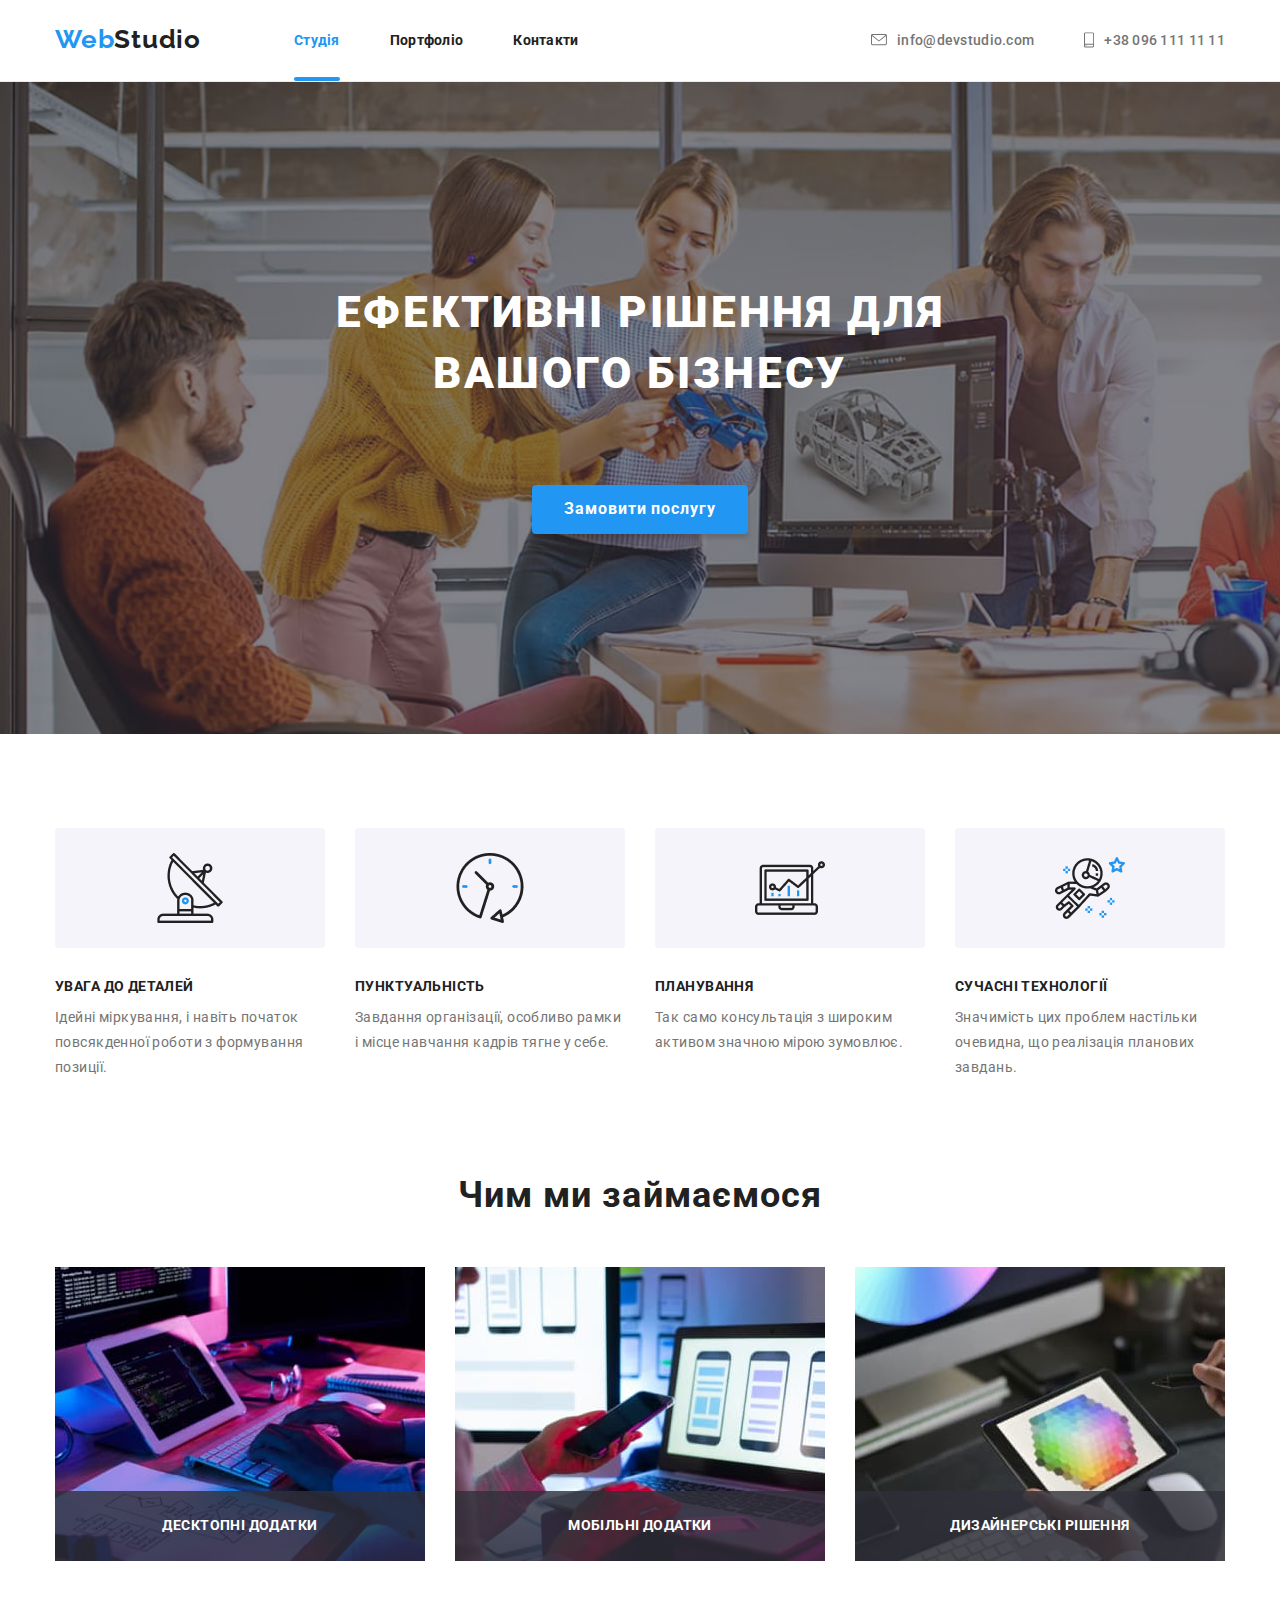
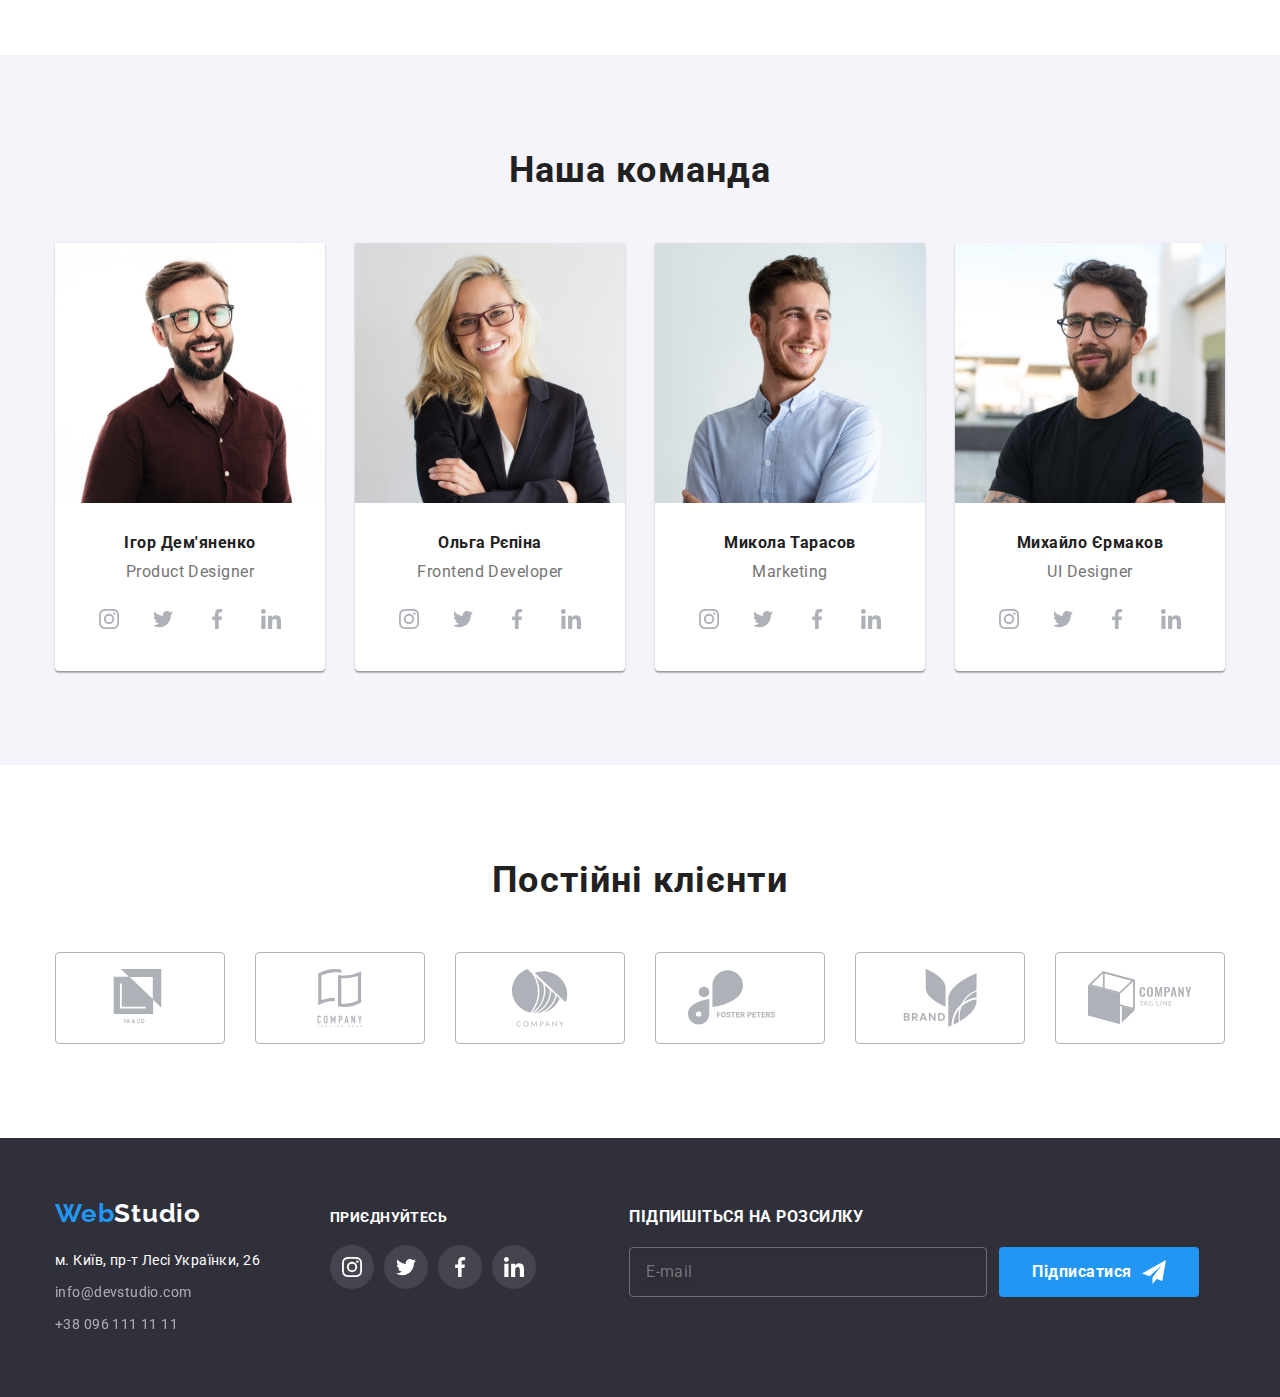
==== index.html @ 6127da7b "Initial commit" ====
<!DOCTYPE html>
<html lang="uk">

<head>
  <meta charset="UTF-8" />
  <meta http-equiv="X-UA-Compatible" content="IE=edge" />
  <meta name="viewport" content="width=device-width, initial-scale=1.0" />
  <link rel="preconnect" href="https://fonts.googleapis.com" />
  <link rel="preconnect" href="https://fonts.gstatic.com" crossorigin />
  <link href="https://fonts.googleapis.com/css2?family=Raleway:wght@700&family=Roboto:wght@400;500;700;900&display=swap"
    rel="stylesheet" />
  <link rel="stylesheet"
    href="https://cdnjs.cloudflare.com/ajax/libs/modern-normalize/1.1.0/modern-normalize.min.css" />
  <link rel="stylesheet" href="./css/style.css" />
  <title>Web Studio</title>
</head>

<body>
  <header class="header">
    <div class="container header-container">
      <nav class="navigation">
        <a class="logo-header link" href="./index.html"><span class="web">Web</span>Studio</a>
        <ul class="list">
          <li class="nav-li">
            <a class="nav-link link current" href="./index.html">Студія</a>
          </li>
          <li class="nav-li">
            <a class="nav-link link" href="./portfolio.html">Портфоліо</a>
          </li>
          <li class="nav-li">
            <a class="nav-link link" href="">Контакти</a>
          </li>
        </ul>
      </nav>

      <ul class="contacts list">
        <li class="contacts-item">
          <a class="link" href="mailto:info@devstudio.com">
            <svg class="icon" width="16" height="12">
              <use href="./images/symbol-defs.svg#icon-envelope"></use>
            </svg>
            info@devstudio.com</a>
        </li>
        <li class="contacts-item">
          <a class="link" href="tel:+380961111111">
            <svg class="icon" width="10" height="16">
              <use class="icon" href="./images/symbol-defs.svg#icon-smartphone"></use>
            </svg>
            +38 096 111 11 11</a>
        </li>
      </ul>
    </div>
  </header>
  <main>
    <section class="hero">
      <div class="container">
        <h1 class="title">
          Ефективні рішення для <br />
          вашого бізнесу
        </h1>
        <button class="hero-button" data-modal-open type="button">Замовити послугу</button>
      </div>
    </section>
    <section class="feature section">
      <div class="container">
        <h2 class="title visually-hidden">Наші Особливості</h2>
        <ul class="list">
          <li class="item item-one">
            <h3 class="name">УВАГА ДО ДЕТАЛЕЙ</h3>
            <p class="text">
              Ідейні міркування, і навіть початок повсякденної роботи з
              формування <br />
              позиції.
            </p>
          </li>
          <li class="item item-two">
            <h3 class="name">ПУНКТУАЛЬНІСТЬ</h3>
            <p class="text">
              Завдання організації, особливо рамки і місце навчання кадрів
              тягне у себе.
            </p>
          </li>
          <li class="item item-three">
            <h3 class="name">ПЛАНУВАННЯ</h3>
            <p class="text">
              Так само консультація з широким активом значною мірою зумовлює.
            </p>
          </li>
          <li class="item item-four">
            <h3 class="name">СУЧАСНІ ТЕХНОЛОГІЇ</h3>
            <p class="text">
              Значимість цих проблем настільки очевидна, що реалізація
              планових <br />
              завдань.
            </p>
          </li>
        </ul>
      </div>
    </section>
    <section class="employment section">
      <div class="container">
        <h2 class="title">Чим ми займаємося</h2>
        <ul class="list">
          <li class="item">
            <div class="image-box">
              <img class="image" src="./images/img1.jpg" alt="img1" width="370" />
              <p class="image-description">Десктопні додатки</p>
            </div>
          </li>
          <li class="item">
            <div class="image-box">
              <img class="image" src="./images/img2.jpg" alt="img2" width="370" />
              <p class="image-description">Мобільні додатки</p>
            </div>
          </li>
          <li class="item">
            <div class="image-box">
              <img class="image" src="./images/img3.jpg" alt="img3" width="370" />
              <p class="image-description">Дизайнерські рішення</p>
            </div>
          </li>
        </ul>
      </div>
    </section>
    <section class="team section">
      <div class="container">
        <h2 class="title">Наша команда</h2>
        <ul class="list">
          <li class="card">
            <img class="image" src="./images/team/img.jpg" alt="Ігор Дем'яненко" width="270" />
            <div class="name-spec">
              <h3 class="name">Ігор Дем'яненко</h3>
              <p class="specialization">Product Designer</p>
              <ul class="list card-social">
                <li class="item">
                  <a class="link" target="_blank" rel="noreferrer, noopener" href="https://www.instagram.com">
                    <svg class="icon" width="20" height="20">
                      <use href="./images/symbol-defs.svg#icon-instagram"></use>
                    </svg>
                  </a>
                </li>
                <li class="item">
                  <a class="link" target="_blank" rel="noreferrer, noopener" href="https://www.twitter.com">
                    <svg class="icon" width="20" height="20">
                      <use href="./images/symbol-defs.svg#icon-twitter"></use>
                    </svg>
                  </a>
                </li>
                <li class="item">
                  <a class="link" target="_blank" rel="noreferrer, noopener" href="https://www.facebook.com">
                    <svg class="icon" width="20" height="20">
                      <use href="./images/symbol-defs.svg#icon-facebook"></use>
                    </svg>
                  </a>
                </li>
                <li class="item">
                  <a class="link" target="_blank" rel="noreferrer, noopener" href="https://www.linkedin.com">
                    <svg class="icon" width="20" height="20">
                      <use href="./images/symbol-defs.svg#icon-linkedin"></use>
                    </svg>
                  </a>
                </li>
              </ul>
            </div>
          </li>
          <li class="card">
            <img class="image" src="./images/team/img(1).jpg" alt="Ольга Рєпіна" width="270" />
            <div class="name-spec">
              <h3 class="name">Ольга Рєпіна</h3>
              <p class="specialization">Frontend Developer</p>
              <ul class="list card-social">
                <li class="item">
                  <a class="link" target="_blank" rel="noreferrer, noopener" href="https://www.instagram.com">
                    <svg class="icon" width="20" height="20">
                      <use href="./images/symbol-defs.svg#icon-instagram"></use>
                    </svg>
                  </a>
                </li>
                <li class="item">
                  <a class="link" target="_blank" rel="noreferrer, noopener" href="https://www.twitter.com">
                    <svg class="icon" width="20" height="20">
                      <use href="./images/symbol-defs.svg#icon-twitter"></use>
                    </svg>
                  </a>
                </li>
                <li class="item">
                  <a class="link" target="_blank" rel="noreferrer, noopener" href="https://www.facebook.com">
                    <svg class="icon" width="20" height="20">
                      <use href="./images/symbol-defs.svg#icon-facebook"></use>
                    </svg>
                  </a>
                </li>
                <li class="item">
                  <a class="link" target="_blank" rel="noreferrer, noopener" href="https://www.linkedin.com">
                    <svg class="icon" width="20" height="20">
                      <use href="./images/symbol-defs.svg#icon-linkedin"></use>
                    </svg>
                  </a>
                </li>
              </ul>
            </div>
          </li>
          <li class="card">
            <img class="image" src="./images/team/img(2).jpg" alt="Микола Тарасов" width="270" />
            <div class="name-spec">
              <h3 class="name">Микола Тарасов</h3>
              <p class="specialization">Marketing</p>
              <ul class="list card-social">
                <li class="item">
                  <a class="link" target="_blank" rel="noreferrer, noopener" href="https://www.instagram.com">
                    <svg class="icon" width="20" height="20">
                      <use href="./images/symbol-defs.svg#icon-instagram"></use>
                    </svg>
                  </a>
                </li>
                <li class="item">
                  <a class="link" target="_blank" rel="noreferrer, noopener" href="https://www.twitter.com">
                    <svg class="icon" width="20" height="20">
                      <use href="./images/symbol-defs.svg#icon-twitter"></use>
                    </svg>
                  </a>
                </li>
                <li class="item">
                  <a class="link" target="_blank" rel="noreferrer, noopener" href="https://www.facebook.com">
                    <svg class="icon" width="20" height="20">
                      <use href="./images/symbol-defs.svg#icon-facebook"></use>
                    </svg>
                  </a>
                </li>
                <li class="item">
                  <a class="link" target="_blank" rel="noreferrer, noopener" href="https://www.linkedin.com">
                    <svg class="icon" width="20" height="20">
                      <use href="./images/symbol-defs.svg#icon-linkedin"></use>
                    </svg>
                  </a>
                </li>
              </ul>
            </div>
          </li>
          <li class="card">
            <img class="image" src="./images/team/img(3).jpg" alt="Михайло Єрмаков" width="270" />
            <div class="name-spec">
              <h3 class="name">Михайло Єрмаков</h3>
              <p class="specialization">UI Designer</p>
              <ul class="list card-social">
                <li class="item">
                  <a class="link" target="_blank" rel="noreferrer, noopener" href="https://www.instagram.com">
                    <svg class="icon" width="20" height="20">
                      <use href="./images/symbol-defs.svg#icon-instagram"></use>
                    </svg>
                  </a>
                </li>
                <li class="item">
                  <a class="link" target="_blank" rel="noreferrer, noopener" href="https://www.twitter.com">
                    <svg class="icon" width="20" height="20">
                      <use href="./images/symbol-defs.svg#icon-twitter"></use>
                    </svg>
                  </a>
                </li>
                <li class="item">
                  <a class="link" target="_blank" rel="noreferrer, noopener" href="https://www.facebook.com">
                    <svg class="icon" width="20" height="20">
                      <use href="./images/symbol-defs.svg#icon-facebook"></use>
                    </svg>
                  </a>
                </li>
                <li class="item">
                  <a class="link" target="_blank" rel="norefererr, noopener" href="https://www.linkedin.com">
                    <svg class="icon" width="20" height="20">
                      <use href="./images/symbol-defs.svg#icon-linkedin"></use>
                    </svg>
                  </a>
                </li>
              </ul>
            </div>
          </li>
        </ul>
      </div>
    </section>
    <section class="clients section">
      <div class="container">
        <h2 class="title">Постійні клієнти</h2>
        <ul class="list">
          <li class="item">
            <a class="link" target="_blank" rel="noreferrer, noopener" href="https://www.google.com">
              <svg class="icon" width="106" height="60">
                <use href="./images/symbol-defs.svg#icon-logo-1"></use>
              </svg>
            </a>
          </li>
          <li class="item">
            <a class="link" target="_blank" rel="noreferrer, noopener" href="https://www.google.com">
              <svg class="icon" width="106" height="60">
                <use href="./images/symbol-defs.svg#icon-logo-2"></use>
              </svg>
            </a>
          </li>
          <li class="item">
            <a class="link" target="_blank" rel="noreferrer, noopener" href="https://www.google.com">
              <svg class="icon" width="106" height="60">
                <use href="./images/symbol-defs.svg#icon-logo-3"></use>
              </svg>
            </a>
          </li>
          <li class="item">
            <a class="link" target="_blank" rel="noreferrer, noopener" href="https://www.google.com">
              <svg class="icon" width="106" height="60">
                <use href="./images/symbol-defs.svg#icon-logo-4"></use>
              </svg>
            </a>
          </li>
          <li class="item">
            <a class="link" target="_blank" rel="noreferrer, noopener" href="https://www.google.com">
              <svg class="icon" width="106" height="60">
                <use href="./images/symbol-defs.svg#icon-logo-5"></use>
              </svg>
            </a>
          </li>
          <li class="item">
            <a class="link" target="_blank" rel="noreferrer, noopener" href="https://www.google.com">
              <svg class="icon" width="106" height="60">
                <use href="./images/symbol-defs.svg#icon-logo-6"></use>
              </svg>
            </a>
          </li>
        </ul>
      </div>
    </section>
  </main>
  <footer class="footer">
    <div class="container">
      <div class="footer-contacts">
        <a class="logo-footer link" href="./index.html"><span class="web">Web</span>Studio</a>
        <ul class="list">
          <li class="item">
            <a class="map link"
              href="https://www.google.com.ua/maps/place/%D0%B1%D1%83%D0%BB.+%D0%9B%D0%B5%D1%81%D0%B8+%D0%A3%D0%BA%D1%80%D0%B0%D0%B8%D0%BD%D0%BA%D0%B8,+26,+%D0%9A%D0%B8%D0%B5%D0%B2,+02000/@50.4265841,30.5361971,17z/data=!3m1!4b1!4m5!3m4!1s0x40d4cf0e033ecbe9:0x57a4dffefec77da0!8m2!3d50.4265807!4d30.5383858?hl=ru">
              м. Київ, пр-т Лесі Українки, 26</a>
          </li>

          <li class="contacts-list item">
            <a class="link" href="mailto:info@devstudio.com">info@devstudio.com</a>
          </li>

          <li class="contacts-list item">
            <a class="link" href="tel:+380961111111">+38 096 111 11 11</a>
          </li>
        </ul>
      </div>
      <div class="social-footer">
        <p class="social-title">приєднуйтесь</p>
        <ul class="list">
          <li class="item">
            <a class="link" target="_blank" rel="noreferrer, noopener" href="">
              <svg class="icon" width="20" height="20">
                <use href="./images/symbol-defs.svg#icon-instagram"></use>
              </svg>
            </a>
          </li>
          <li class="item">
            <a class="link" target="_blank" rel="noreferrer, noopener" href="">
              <svg class="icon" width="20" height="20">
                <use href="./images/symbol-defs.svg#icon-twitter"></use>
              </svg>
            </a>
          </li>
          <li class="item">
            <a class="link" target="_blank" rel="noreferrer, noopener" href="">
              <svg class="icon" width="20" height="20">
                <use href="./images/symbol-defs.svg#icon-facebook"></use>
              </svg>
            </a>
          </li>
          <li class="item">
            <a class="link" target="_blank" rel="noreferrer, noopener" href="">
              <svg class="icon" width="20" height="20">
                <use href="./images/symbol-defs.svg#icon-linkedin"></use>
              </svg>
            </a>
          </li>
        </ul>
      </div>
      <div class="mailing">
        <h3 class="title">підпишіться на розсилку</h3>
        <form>
          <div class="email-box">
            <label>
              <input class="input-email" type="email" placeholder="E-mail" name="e-mail">
            </label>

            <button class="button" type="submit">Підписатися
              <svg class="icon">
                <use href="./images/symbol-defs.svg#icon-send"></use>
              </svg>
            </button>
          </div>
        </form>
      </div>
    </div>
  </footer>
  <div data-modal class="backdrop is-hidden">
    <div class="modal">
      <button class="modal__close" data-modal-close type="button">
        <svg class="icon-modal" width="11" height="11">
          <use href="./images/symbol-defs.svg#icon-close"></use>
        </svg>
      </button>
      <h3 class="modal__title">Залиште свої дані, ми вам передзвонимо</h3>
      <form class="modal__form" name="modal_content">
        <label class="modal__form--label" for="user-name">Ім'я</label>
        <div class="modal__form--group">
          <input class="modal__form--input" type="name" id="user-name" name="user-name">
          <svg class="modal__form--icon" width="18" height="18">
            <use href="./images/symbol-defs.svg#icon-human"></use>
          </svg>
        </div>
        <label class="modal__form--label" for="user-tel">Телефон</label>
        <div class="modal__form--group">
          <input class="modal__form--input" type="tel" id="user-tel" name="user-tel">
          <svg class="modal__form--icon" width="18" height="18">
            <use href="./images/symbol-defs.svg#icon-phone"></use>
          </svg>
        </div>
        <label class="modal__form--label" for="user-email">Пошта</label>
        <div class="modal__form--group">
          <input class="modal__form--input" type="email" id="user-email" name="user-email">
          <svg class="modal__form--icon" width="18" height="18">
            <use href="./images/symbol-defs.svg#icon-mail"></use>
          </svg>
        </div>
        <label class="modal__form--label" for="user-comment">Коментар</label>
        <textarea class="modal__form--textarea" type="text" id="user-comment" name="user-comment" rows="10"
          placeholder="Введіть текст"></textarea>
        <label class="modal__form--checkbox-label">
          <input class="modal__form--checkbox" type="checkbox">
          <span class="modal__form--description">
            Погоджуюся з розсилкою та приймаю
            <a class="modal__form-link" href="">Умови договору</a>
          </span>
        </label>
        <button class="modal__form--btn" type="submit">Відправити</button>
    </div>
    </form>
  </div>
  </div>
  <script src="./js/modal.js"></script>
</body>

</html>
---- css/style.css ----
/*  */

:root {
  --main-text-color: #212121;
  --project-color: #2196f3;
  --second-accent-color: #188ce8;
  --second-text-color: #757575;
  --third-text-color: #fff;
  --hero-back-color: #2f303a;
  --background-color: #f5f5f5;
  --section-team-back-color: #f5f4fa;
  --project-section-back: #eeeeee;
  --logo-color: #000;
  --header-border-line: #ececec;
  --company-logo-color: #afb1b8;
  --footer-icon-back-color: #44454e;
  --employment-des-back: rgba(47, 48, 58, 0.8);
  --port-desc-back: rgba(33, 150, 243, 0.9);
  --send-mail-text-color: #acacb0;
}

body {
  font-weight: 400;
  font-size: 14px;
  font-family: "Roboto", sans-serif;
  color: var(--main-text-color);
  background-color: var(--third-text-color);
  margin: 0;
}
.container {
  box-sizing: border-box;
  width: 1200px;
  margin: 0 auto;
  padding-left: 15px;
  padding-right: 15px;
}

img {
  display: block;
  min-width: 100%;
  height: auto;
}

h1,
h2,
h3,
h4,
h5,
h6,
p {
  margin: 0;
}

.section {
  padding-top: 94px;
  padding-bottom: 94px;
}

.link {
  text-decoration: none;
  font-style: normal;
}
.list {
  list-style: none;
  padding: 0;
  margin: 0;
}

.title {
  padding-bottom: 50px;
  text-align: center;
}

.visually-hidden {
  position: absolute;
  white-space: nowrap;
  width: 1px;
  height: 1px;
  overflow: hidden;
  border: 0;
  padding: 0;
  clip: rect(0 0 0 0);
  clip-path: inset(50%);
  margin: -1px;
}

/* header */

.header {
  /* color */
  background-color: var(--third-text-color);
  color: var(--main-text-color);
  /* font */
  font-weight: bold;
  line-height: 1.2;

  border-bottom: 1px solid var(--header-border-line);
}

.header-container {
  display: flex;

  align-items: center;
}

.header .link {
  color: var(--main-text-color);
}
/* header-content */

/* /header-logo/ */
.logo-header {
  /* font */
  font-family: "Raleway", sans-serif;
  font-weight: 700;
  font-size: 26px;
  line-height: 1.2;
  letter-spacing: 0.03em;
  /* color */
  color: var(--logo-color);

  padding-top: 24px;
  padding-bottom: 25px;
}

.logo-header .web {
  /* color */
  color: var(--project-color);
}

/* header-navigation */

.navigation {
  display: flex;
  align-items: center;
}
.navigation .nav-li {
  transition-property: background-color, box-shadow, color;
  transition-duration: cubic-bezier(0.4, 0, 0.2);
}

.navigation .nav-link {
  position: relative;
  /* font */
  font-weight: bold;
  font-size: 14px;
  letter-spacing: 0.02em;
  line-height: 1.2;
  /* color */
  color: var(--main-text-color);

  margin-top: 0;
  margin-bottom: 0;
  padding-top: 32px;
  padding-bottom: 32px;
  display: block;

  transition-property: color;
  transition-duration: 250ms;
  transition-timing-function: cubic-bezier(0.4, 0, 0.2, 1);
  transition-delay: 0ms;
}

.navigation .list {
  display: flex;
  padding-left: 0;
  margin-left: 93px;
  margin-bottom: 0px;
  margin-top: 0px;
}
.navigation .nav-li:not(:last-child) {
  margin-right: 50px;
}

.navigation .nav-link:hover,
.navigation .nav-link:focus,
.navigation .nav-link:active {
  /* color */
  color: var(--project-color);
}
.navigation .current {
  position: relativ;
  color: var(--project-color);
}
.navigation .current::after {
  position: absolute;
  bottom: 0px;
  left: 0px;
  content: "";
  width: 100%;
  height: 4px;
  background-color: var(--project-color);
  border-radius: 2px;
}

/* header-contacts */

.contacts .link {
  /* font */
  font-weight: 500;
  line-height: 1.2;
  letter-spacing: 0.02em;
  /* color */
  color: var(--second-text-color);

  padding-top: 32px;
  padding-bottom: 32px;

  transition-property: color;
  transition-duration: 250ms;
  transition-timing-function: cubic-bezier(0.4, 0, 0.2, 1);
  transition-delay: 0ms;
}

.contacts {
  margin-left: auto;
  display: flex;
  align-items: center;
}

.header-address .contacts-item {
  box-sizing: border-box;
}

.contacts {
  display: flex;
  padding: 0;
}

.contacts .contacts-item:not(:last-child) {
  margin-right: 50px;
}

.contacts .link:hover,
.contacts .link:focus,
.contacts .link:hover .icon,
.contacts .link:focus .icon {
  color: var(--project-color);
  fill: var(--project-color);
}

.contacts-item .link {
  display: flex;
  align-items: center;
}

.contacts .icon {
  fill: var(--second-text-color);

  margin-right: 10px;

  transition-property: fill;
  transition-duration: 250ms;
  transition-timing-function: cubic-bezier(0.4, 0, 0.2, 1);
  transition-delay: 0ms;
}

/* main */

/*----hero-section----*/
.hero {
  background-color: var(--hero-back-color);
  background-repeat: no-repeat;
  background-size: cover;
  background-image: linear-gradient(
      to right,
      rgba(47, 48, 58, 0.6),
      rgba(47, 48, 58, 0.6)
    ),
    url(../images/hero.jpg);

  padding-top: 200px;
  padding-bottom: 200px;

  max-width: 1600px;
  margin: 0 auto;

  text-align: center;
}
.hero .title {
  /* font */
  font-weight: 900;
  font-size: 44px;
  line-height: 1.4;
  letter-spacing: 0.06em;
  /* color */
  color: var(--third-text-color);

  margin-bottom: 30px;

  text-transform: uppercase;
}

.hero-button {
  /* color */
  color: var(--third-text-color);
  background-color: var(--project-color);
  /* cursor */
  cursor: pointer;
  /* font */
  font-family: inherit;
  font-weight: 700;
  font-size: 16px;
  line-height: 1.8;
  letter-spacing: 0.06em;

  padding: 10px 32px;
  border: 0;
  border-radius: 4px;

  box-shadow: 0px 4px 4px rgba(0, 0, 0, 0.15);

  transition-property: background-color, color;
  transition-duration: 250ms;
  transition-timing-function: cubic-bezier(0.4, 0, 0.2, 1);
  transition-delay: 0ms;
}
.hero-button:hover,
.hero-button:focus {
  /* color */
  background-color: var(--second-accent-color);
  color: var(--third-text-color);
}

/* -----advantages----- */

.feature .title {
  /* font */
  font-weight: 700;
  font-size: 36px;
  line-height: 1.2;
  letter-spacing: 0.03em;
  /* color */
  color: var(--main-text-color);
}

.feature .list {
  display: flex;
}

.feature .item:not(:last-child) {
  margin-right: 30px;
}

.feature .item::before {
  display: block;
  content: "";
  width: 270px;
  height: 120px;

  margin-bottom: 30px;

  background-repeat: no-repeat;
  background-position: center;
  align-items: center;

  border-radius: 4px;

  background-color: var(--section-team-back-color);
}

.item-one::before {
  background-image: url(../images/specifics/antenna.png);
}
.item-two::before {
  background-image: url(../images/specifics/clock.png);
}
.item-three::before {
  background-image: url(../images/specifics/diagram.png);
}
.item-four::before {
  background-image: url(../images/specifics/astronaut.png);
}

.feature .name {
  /* font */
  font-weight: 700;
  font-size: 14px;
  line-height: 1.2;
  letter-spacing: 0.03em;
  /* color */
  color: var(--main-text-color);

  margin-bottom: 10px;
}
.feature .text {
  /* font */
  font-size: 14px;
  line-height: 1.8;
  letter-spacing: 0.03em;
  /* color */
  color: var(--second-text-color);

  margin: 0;
}

/* ----employment---- */

.employment {
  padding-top: 0;
}

.employment .title {
  /* font */
  font-weight: 700;
  font-size: 36px;
  line-height: 1.2;
  letter-spacing: 0.03em;
  /* color */
  color: var(--main-text-color);

  margin-top: 0px;
}

.employment .list {
  display: flex;
  gap: 30px;
}

.employment .image-box {
  position: relative;
}

.employment .image-description {
  position: absolute;
  bottom: 0;
  left: 0;

  text-align: center;

  width: 370px;

  font-weight: 700;
  font-size: 14px;
  line-height: 1.14;
  letter-spacing: 0.03em;
  text-transform: uppercase;

  padding: 27px 0;

  color: var(--third-text-color);
  background-color: var(--employment-des-back);
}

/* -------team------- */
.team {
  background-color: var(--section-team-back-color);
}
.team .title {
  /* font */
  font-family: "Roboto";
  font-weight: 700;
  font-size: 36px;
  line-height: 1.2;
  letter-spacing: 0.03em;
  /* color */
  color: var(--main-text-color);
}

.team .list {
  display: flex;
  gap: 30px;
}

.team .card {
  background-color: var(--third-text-color);

  width: 270px;

  text-align: center;

  border-radius: 0 0 4px 4px;

  box-shadow: 0px 1px 3px rgba(0, 0, 0, 0.12), 0px 1px 1px rgba(0, 0, 0, 0.14),
    0px 2px 1px rgba(0, 0, 0, 0.2);
}

.team .image {
  display: block;
}

.team .name-spec {
  padding-top: 30px;
  padding-bottom: 30px;
}

.team .name {
  /* font */
  font-weight: bold;
  font-size: 16px;
  line-height: 1.2;
  letter-spacing: 0.03em;
  /* color */
  color: var(--main-text-color);

  margin-bottom: 10px;
}
.team .specialization {
  /* font */
  font-size: 16px;
  line-height: 1.2;
  letter-spacing: 0.03em;
  /* color */
  color: var(--second-text-color);

  margin-bottom: 16px;
}

.team .card-social {
  gap: 10px;
  align-items: center;
  justify-content: center;
}

.card-social .item {
  width: 44px;
  height: 44px;
}

.card-social .link {
  transition-property: background-color, fill, border-radius;
  transition-duration: 250ms;
  transition-timing-function: cubic-bezier(0.4, 0, 0.2, 1);
  transition-delay: 0ms;
}

.card-social .link:hover .icon,
.card-social .link:focus .icon {
  fill: var(--third-text-color);
}

.card-social .link:hover,
.card-social .link:focus {
  border-radius: 50%;
  background-color: var(--project-color);
}

.card-social .link {
  display: flex;
  border-radius: 50%;
  width: 100%;
  height: 100%;
  justify-content: center;
  align-items: center;
}

.card-social .icon {
  fill: var(--company-logo-color);

  transition-property: fill;
  transition-duration: 250ms;
  transition-timing-function: cubic-bezier(0.4, 0, 0.2, 1);
  transition-delay: 0ms;
}

/* clients */

.clients .title {
  font-family: "Roboto";
  font-weight: 700;
  font-size: 36px;
  line-height: 1.2;
  letter-spacing: 0.03em;

  color: var(--main-text-color);
}

.clients .list {
  display: flex;
  justify-content: center;
  gap: 30px;
}

.clients .item,
.clients .link {
  display: inline-block;
  max-height: 92px;

  transition-property: background-color, color;
  transition-duration: 250ms;
  transition-timing-function: cubic-bezier(0.4, 0, 0.2, 1);
  transition-delay: 0ms;
}

.clients .icon {
  border-radius: 4px;
  border: 1px solid var(--company-logo-color);

  width: 170px;
  height: 92px;

  padding-top: 16px;
  padding-bottom: 16px;
  padding-left: 32px;
  padding-right: 32px;

  fill: var(--company-logo-color);

  transition-property: fill, border-color;
  transition-duration: 250ms;
  transition-timing-function: cubic-bezier(0.4, 0, 0.2, 1);
  transition-delay: 0ms;
}

.clients .link:hover .icon,
.clients .link:focus .icon,
.clients .link:hover,
.clients .link:focus {
  fill: var(--project-color);
  border-color: var(--project-color);
  outline: transparent;
}

/* footer */

.footer {
  /* color */
  background-color: var(--hero-back-color);
  /* font */
  font-weight: 400;

  padding: 60px 0;
}

.footer-contacts {
  margin-right: 70px;
}
.logo-footer {
  display: inline-block;

  max-width: 145px;
  /* font */
  font-family: "Raleway", sans-serif;
  font-style: normal;
  font-weight: 700;
  font-size: 26px;
  line-height: 1.2;
  letter-spacing: 0.03em;
  /* color */
  color: var(--third-text-color);

  margin-bottom: 20px;
  margin-right: 0;
}
.logo-footer .web {
  color: var(--project-color);
}
.map {
  /* font */
  font-size: 14px;
  line-height: 1.6;
  letter-spacing: 0.03em;
  /* color */
  color: var(--third-text-color);
}
.contacts-list .link {
  line-height: 1.7;
  letter-spacing: 0.03em;
  /* color */
  color: var(--third-text-color);
  opacity: 0.6;
}

.footer .item:not(:last-child) {
  margin-bottom: 9px;
}

.footer .container {
  display: flex;

  align-items: baseline;
}

.social-footer {
  margin-right: 93px;
}

.social-title {
  font-weight: 700;
  line-height: 1.1;
  letter-spacing: 0.03em;
  text-transform: uppercase;

  padding-bottom: 20px;

  color: var(--third-text-color);
}

.social-footer .list {
  display: flex;
  gap: 10px;
}

.social-footer .item {
  width: 44px;
  height: 44px;

  border-radius: 50%;
  background-color: var(--footer-icon-back-color);
}

.social-footer .link {
  display: flex;
  width: 100%;
  height: 100%;
  justify-content: center;
  align-items: center;

  border-radius: 50%;

  fill: var(--third-text-color);

  transition-property: background-color, fill;
  transition-duration: 250ms;
  transition-timing-function: cubic-bezier(0.4, 0, 0.2, 1);
  transition-delay: 0ms;
}

.social-footer .link:hover .icon,
.social-footer .link:focus .icon {
  fill: var(--third-text-color);
}
.social-footer .link:hover,
.social-footer .link:focus {
  background-color: var(--project-color);
  border-radius: 50%;
}

.mailing {
  top: 0;
  right: 0;
}

.mailing .title {
  font-weight: 700;
  line-height: calc(16 / 14);
  letter-spacing: 0.03em;
  text-transform: uppercase;

  text-align: left;

  padding: 0;

  margin-bottom: 20px;

  color: var(--third-text-color);
}

.mailing .email-box {
  display: flex;
}

.mailing .input-email {
  min-height: 50px;
  width: 358px;
  margin-right: 12px;
  padding-left: 16px;

  font-size: 16px;
  line-height: calc(20 / 16);
  align-items: center;
  letter-spacing: 0.03em;

  background-color: transparent;

  color: var(--send-mail-text-color);
  border: 1px solid rgba(255, 255, 255, 0.3);
  filter: drop-shadow(0px 4px 4px rgba(0, 0, 0, 0.15));
  border-radius: 4px;
}

.mailing .button {
  box-sizing: border-box;
  display: flex;

  justify-content: center;
  align-items: center;

  width: 200px;
  height: 50px;

  border: 0;

  background-color: var(--project-color);
  color: var(--third-text-color);

  transition-property: background-color;
  transition-duration: 250ms;
  transition-timing-function: cubic-bezier(0.4, 0, 0.2, 1);
  transition-delay: 0ms;
}

.mailing .button:hover,
.mailing .button:focus {
  /* color */
  background-color: var(--second-accent-color);
  color: var(--third-text-color);
}

.mailing .icon {
  align-self: center;

  margin-left: 10px;

  width: 24px;
  height: 24px;

  fill: var(--third-text-color);
}

/* MODAL */

.backdrop {
  position: fixed;

  top: 0;
  left: 0;

  width: 100%;
  height: 100%;

  backdrop-filter: blur(1px);
  background-color: rgba(0, 0, 0, 0.2);

  visibility: visible;
  opacity: 1;

  transition-property: visibility, opacity;
  transition-duration: 250ms;
  transition-timing-function: cubic-bezier(0.4, 0, 0.2, 1);
  transition-delay: 0ms;
}

.is-hidden {
  opacity: 0;
  visibility: hidden;
  pointer-events: none;

  transition-property: visibility, opacity;
  transition-duration: 250ms;
  transition-timing-function: cubic-bezier(0.4, 0, 0.2, 1);
  transition-delay: 0ms;
}

.modal {
  position: absolute;

  z-index: 100;

  width: 528px;
  min-height: 581px;

  padding: 40px 41px;

  top: 50%;
  left: 50%;
  transform: translate(-50%, -50%);

  border-radius: 4px;

  box-shadow: 0px 1px 3px rgba(0, 0, 0, 0.12), 0px 1px 1px rgba(0, 0, 0, 0.14),
    0px 2px 1px rgba(0, 0, 0, 0.2);

  background-color: var(--third-text-color);
}

.modal__close {
  position: absolute;
  display: flex;
  background: transparent;
  justify-content: center;
  align-items: center;

  padding: 0;

  top: 8px;
  right: 8px;

  cursor: pointer;

  width: 30px;
  height: 30px;

  border-radius: 50%;
  border: 1px solid rgba(0, 0, 0, 0.1);

  transition-property: fill;
  transition-duration: 250ms;
  transition-timing-function: cubic-bezier(0.4, 0, 0.2, 1);
  transition-delay: 0ms;
}

.modal__close:hover,
.modal__close:focus,
.modal__close:active {
  fill: var(--project-color);
}

.modal__title {
  display: inline-block;

  margin-bottom: 12px;

  font-weight: 700;
  font-size: 20px;
  line-height: calc(23 / 20);
  text-align: center;
  letter-spacing: 0.03em;
}
.modal__form--label {
  display: inline-block;

  margin-bottom: 4px;

  font-size: 12px;
  line-height: calc(14 / 12);
  letter-spacing: 0.01em;

  color: var(--second-text-color);
}
.modal__form--group {
  position: relative;

  margin-bottom: 10px;
}

.modal__form--input:hover,
.modal__form--input:active,
.modal__form--input:focus,
.modal__form--input:hover + .modal__form--icon,
.modal__form--input:focus + .modal__form--icon,
.modal__form--input:active + .modal__form--icon {
  fill: var(--project-color);
  border-color: var(--project-color);
}
.modal__form--input {
  display: inline-block;
  width: 100%;
  height: 40px;

  padding: 12px 42px;

  outline: 0;

  border: 1px solid rgba(33, 33, 33, 0.2);
  border-radius: 4px;
  background-color: transparent;

  transition-property: fill, border-color;
  transition-duration: 250ms;
  transition-timing-function: cubic-bezier(0.4, 0, 0.2, 1);
  transition-delay: 0ms;
}

.modal__form--icon {
  position: absolute;

  display: flex;

  justify-content: center;
  align-items: center;

  top: 50%;
  transform: translateY(-50%);
  left: 12px;

  fill: var(--main-text-color);

  transition-property: fill;
  transition-duration: 250ms;
  transition-timing-function: cubic-bezier(0.4, 0, 0.2, 1);
  transition-delay: 0ms;
}

.modal__form--textarea {
  display: inline-block;
  width: 100%;
  height: 120px;

  padding: 12px 16px;
  margin-bottom: 20px;

  outline: 0;

  resize: none;

  border: 1px solid rgba(33, 33, 33, 0.2);
  border-radius: 4px;
  background-color: transparent;

  transition-property: border-color;
  transition-duration: 250ms;
  transition-timing-function: cubic-bezier(0.4, 0, 0.2, 1);
  transition-delay: 0ms;
}
.modal__form--textarea:hover,
.modal__form--textarea:focus,
.modal__form--textarea:active {
  border-color: var(--project-color);
}

.modal__form--checkbox-label {
  display: flex;
  justify-content: center;
  text-align: center;
  gap: 7px;

  margin-bottom: 30px;
}

.modal__form--checkbox {
  align-self: center;

  appearance: none;

  width: 16px;
  height: 15px;

  cursor: pointer;

  background-image: url("data:image/svg+xml,%3Csvg xmlns='http://www.w3.org/2000/svg' viewBox='0 0 512 512' fill='white'%3E%3Cpath d='M470.6 105.4c12.5 12.5 12.5 32.8 0 45.3l-256 256c-12.5 12.5-32.8 12.5-45.3 0l-128-128c-12.5-12.5-12.5-32.8 0-45.3s32.8-12.5 45.3 0L192 338.7 425.4 105.4c12.5-12.5 32.8-12.5 45.3 0z'/%3E%3C/svg%3E");
  background-repeat: no-repeat;
  background-position: center;

  border-radius: 2px;
  border: 2px solid var(--main-text-color);

  transition-property: border-color, background-color;
  transition-duration: 250ms;
  transition-timing-function: cubic-bezier(0.4, 0, 0.2, 1);
  transition-delay: 0ms;
}

.modal__form--checkbox:checked {
  background-color: var(--project-color);
  border-color: var(--project-color);
}
.model__form--checkbox .modal__form--description {
  line-height: calc(24 / 14);
  letter-spacing: 0.03em;

  color: var(--second-text-color);
}
.modal__form-link {
  line-height: calc(24 / 14);
  letter-spacing: 0.03em;

  text-decoration-line: underline;
  color: var(--project-color);
}
.modal__form--btn {
  display: block;

  width: 200px;
  height: 50px;

  margin: 0 auto;

  font-weight: 700;
  font-size: 16px;
  line-height: calc(30 / 16);
  letter-spacing: 0.06em;

  cursor: pointer;

  border: 0;
  outline: 0;

  border-radius: 4px;

  color: var(--third-text-color);
  background-color: var(--project-color);
  box-shadow: 0px 4px 4px rgba(0, 0, 0, 0.15);

  transition-property: background-color;
  transition-duration: 250ms;
  transition-timing-function: cubic-bezier(0.4, 0, 0.2, 1);
  transition-delay: 0ms;
}

.modal__form--btn:hover,
.modal__form--btn:focus,
.modal__form--btn:active {
  background-color: var(--second-accent-color);
}

/* PORTFOLIO */

.main {
  background-color: var(--third-text-color);
}
.portfolio {
  background-color: var(--third-text-color);
}

.portfolio .title {
  /* font */
  font-weight: 900;
  font-size: 44px;
  line-height: 1.4;
  letter-spacing: 0.06em;
  /* color */
  color: var(--main-text-color);
}

.portfolio .button-list {
  display: flex;
  justify-content: center;
}

.button {
  /* font */
  font-family: inherit;
  font-weight: bold;
  font-size: 16px;
  line-height: 1.6;
  letter-spacing: 0.03em;
  /* cursor */
  cursor: pointer;
  /* color */
  color: var(--main-text-color);
  background-color: var(--section-team-back-color);

  box-sizing: border-box;

  border-style: solid;
  border-radius: 4px;
  border: 0;

  padding-top: 6px;
  padding-bottom: 6px;
  padding-left: 22px;
  padding-right: 22px;

  transition-property: color, background-color, box-shadow;
  transition-duration: 250ms;
  transition-timing-function: cubic-bezier(0.4, 0, 0.2, 1);
  transition-delay: 0ms;
}

.button:hover,
.button:focus {
  color: var(--third-text-color);
  background-color: var(--project-color);
  border-color: var(--project-color);

  box-shadow: 0px 3px 1px rgba(0, 0, 0, 0.1), 0px 1px 2px rgba(0, 0, 0, 0.08),
    0px 2px 2px rgba(0, 0, 0, 0.12);
}
.button .name:hover {
  color: var(--background-color);
}
.button-list {
  gap: 8px;
}
.button-list {
  margin-bottom: 50px;
}

.projects {
  display: flex;
  flex-wrap: wrap;
  justify-content: center;
  gap: 30px;
}

.projects .item {
  max-width: 370px;
}

.projects .link {
  display: inline-block;
  width: 100%;
  height: 100%;

  transition-property: box-shadow;
  transition-duration: 250ms;
  transition-timing-function: cubic-bezier(0.4, 0, 0.2, 1);
  transition-delay: 0ms;
}

.projects .link:hover,
.projects .link:focus {
  box-shadow: 0px 1px 1px rgba(0, 0, 0, 0.12), 0px 4px 4px rgba(0, 0, 0, 0.06),
    1px 4px 6px rgba(0, 0, 0, 0.16);

  outline: transparent;
}

.projects .image {
  display: block;
}

.projects .image-box {
  position: relative;
  box-sizing: border-box;
  overflow: hidden;
}

.project .image-box {
  position: relative;
}

.projects .img-description {
  padding-right: 24px;
  padding-left: 24px;
  padding-top: 20px;
  padding-bottom: 20px;

  z-index: 2;

  border-bottom: 1px solid var(--project-section-back);
  border-left: 1px solid var(--project-section-back);
  border-right: 1px solid var(--project-section-back);
}

.projects .name {
  /* font */
  font-weight: 700;
  font-size: 18px;
  line-height: 2;
  letter-spacing: 0.06em;
  /* color */
  color: var(--main-text-color);
  background-color: var(--third-text-color);

  margin-bottom: 4px;
}

.projects .description {
  /* font */
  font-size: 16px;
  line-height: 1.9;
  letter-spacing: 0.03em;
  /* color */
  color: var(--second-text-color);
}

.projects .image-desc {
  position: absolute;
  display: inline-block;

  font-weight: 400;
  font-size: 18px;
  line-height: 1.55;
  letter-spacing: 0.03em;

  padding: 63px 24px;

  width: 100%;
  height: 100%;

  top: 0;
  left: 0;

  align-self: center;

  text-align: left;

  background-color: var(--port-desc-back);
  color: var(--third-text-color);

  opacity: 0;

  z-index: 1;

  transform-origin: bottom center;

  transform: translateY(100%);
  visibility: hidden;
  transition-property: opacity, transform;
  transition-duration: 250ms;
  transition-timing-function: cubic-bezier(0.4, 0, 0.2, 1);
  transition-delay: 0ms;
}

.projects .link:focus .image-desc,
.projects .link:hover .image-desc {
  visibility: visible;
  opacity: 1;
  transform: translateY(0%);
}
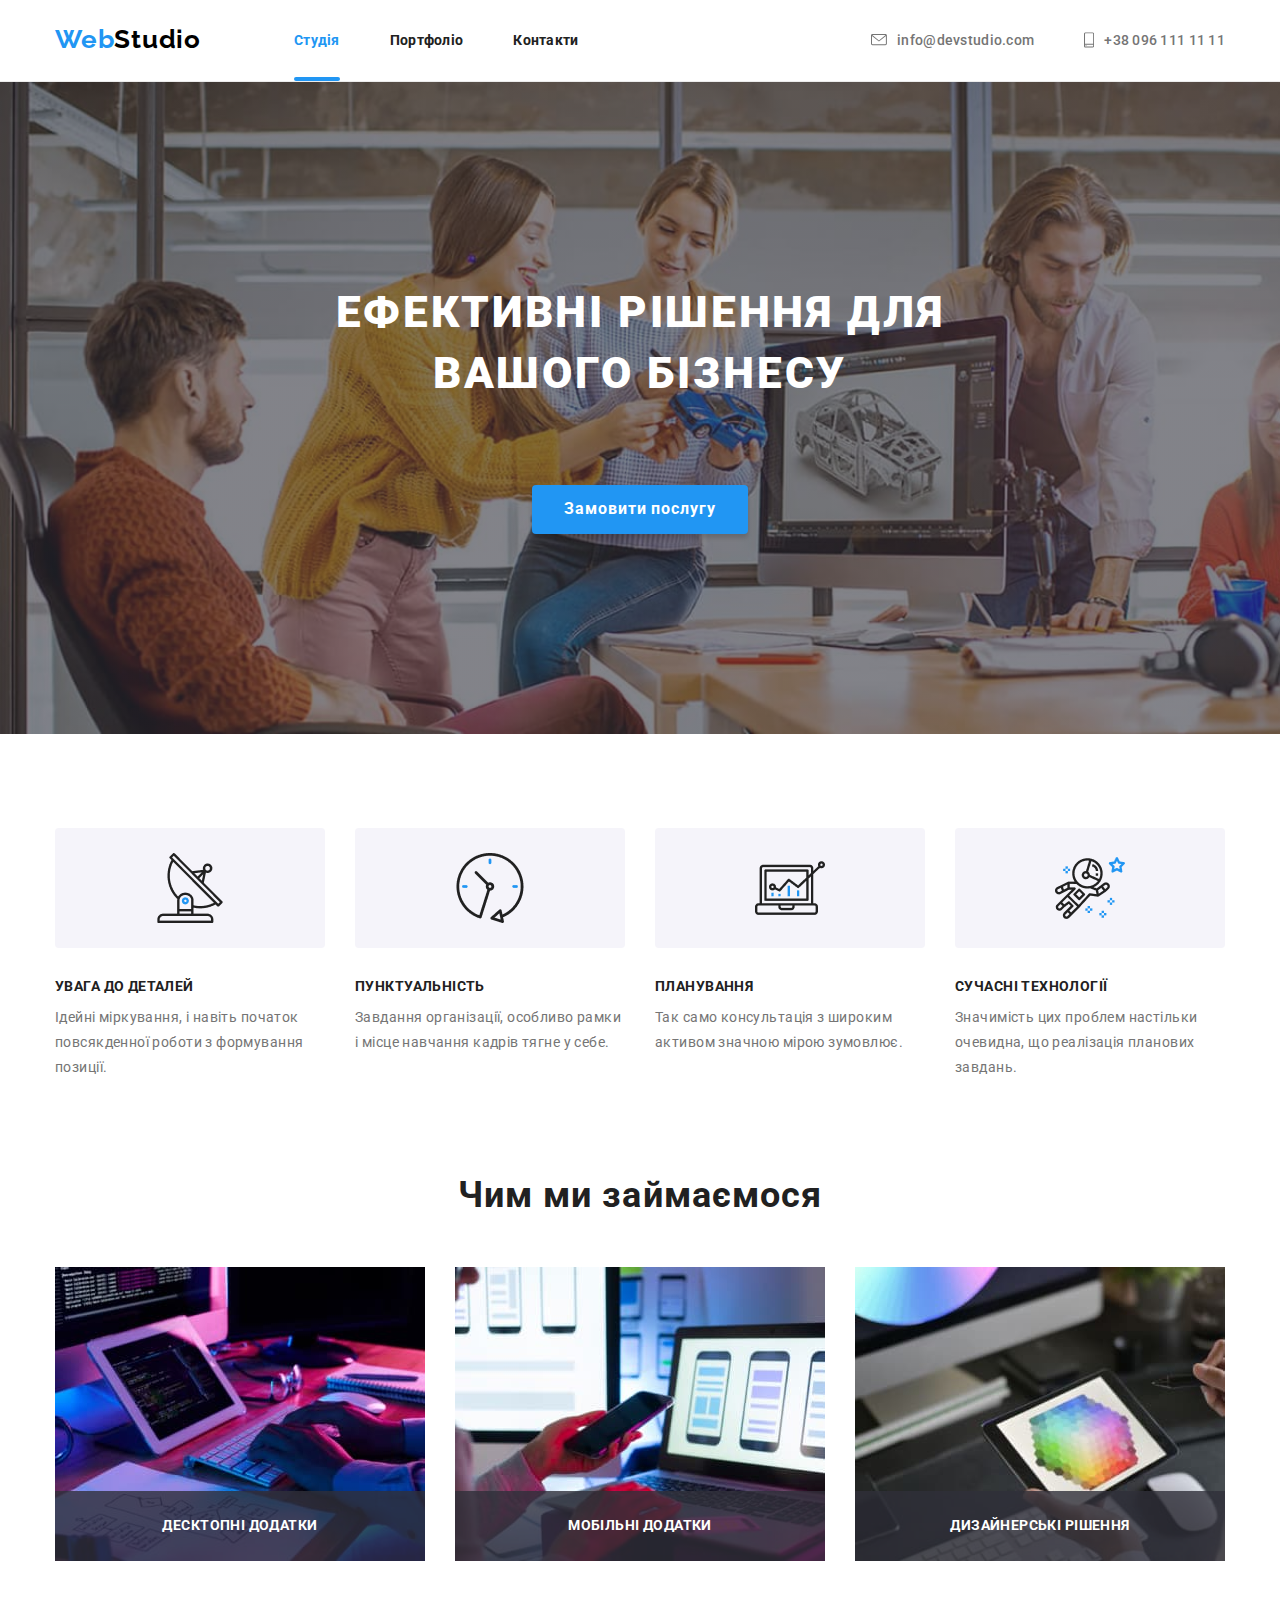
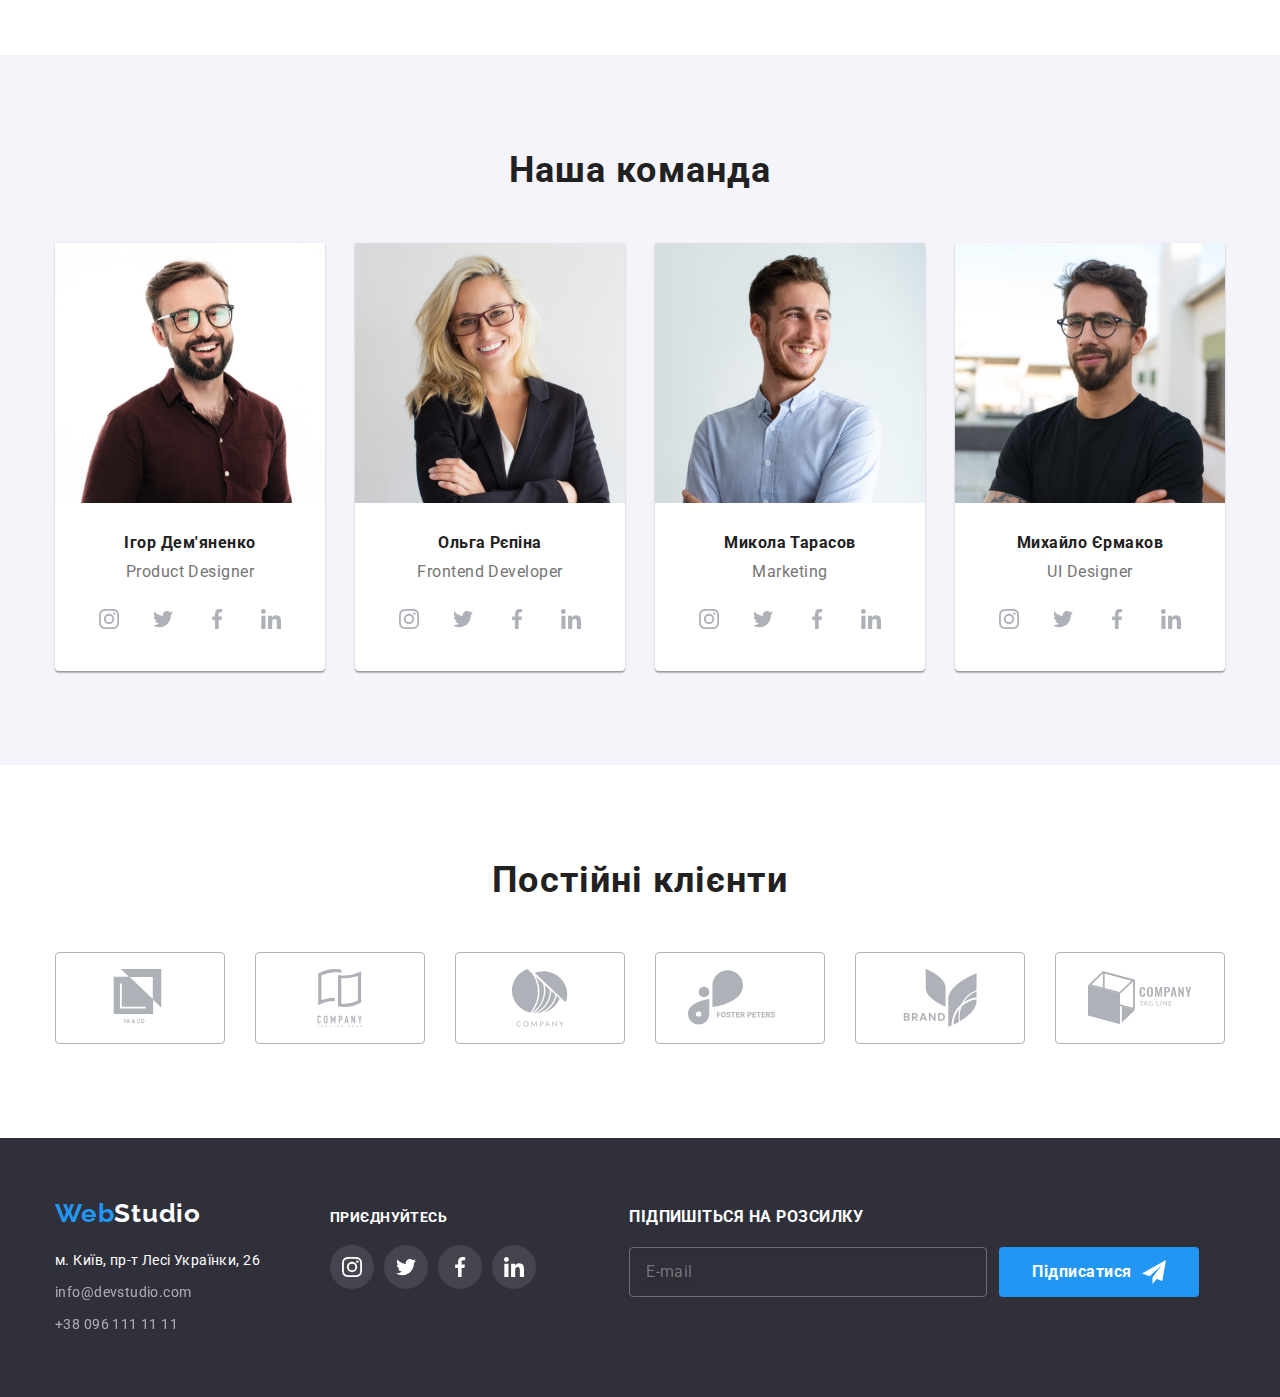
==== commit 11ced63c: "hw07" ====
--- a/index.html
+++ b/index.html
@@ -11,40 +11,40 @@
     rel="stylesheet" />
   <link rel="stylesheet"
     href="https://cdnjs.cloudflare.com/ajax/libs/modern-normalize/1.1.0/modern-normalize.min.css" />
-  <link rel="stylesheet" href="./css/style.css" />
+  <link rel="stylesheet" href="./css/main.min.css">
   <title>Web Studio</title>
 </head>
 
 <body>
   <header class="header">
-    <div class="container header-container">
-      <nav class="navigation">
-        <a class="logo-header link" href="./index.html"><span class="web">Web</span>Studio</a>
-        <ul class="list">
-          <li class="nav-li">
-            <a class="nav-link link current" href="./index.html">Студія</a>
-          </li>
-          <li class="nav-li">
-            <a class="nav-link link" href="./portfolio.html">Портфоліо</a>
-          </li>
-          <li class="nav-li">
-            <a class="nav-link link" href="">Контакти</a>
+    <div class="container header__container">
+      <nav class="header__navigation">
+        <a class="header__nav--logo link" href="./index.html"><span class="header__logo--accent">Web</span>Studio</a>
+        <ul class="header__nav--list list">
+          <li class="header__nav--item">
+            <a class="header__nav--link link header__nav--current" href="./index.html">Студія</a>
+          </li>
+          <li class="header__nav--item">
+            <a class="header__nav--link link" href="./portfolio.html">Портфоліо</a>
+          </li>
+          <li class="header__nav--item">
+            <a class="header__nav--link link" href="">Контакти</a>
           </li>
         </ul>
       </nav>
 
-      <ul class="contacts list">
-        <li class="contacts-item">
-          <a class="link" href="mailto:info@devstudio.com">
-            <svg class="icon" width="16" height="12">
+      <ul class="header__contacts list">
+        <li class="header__contacts--item">
+          <a class="header__contacts--link link" href="mailto:info@devstudio.com">
+            <svg class="header__contacts--icon" width="16" height="12">
               <use href="./images/symbol-defs.svg#icon-envelope"></use>
             </svg>
             info@devstudio.com</a>
         </li>
-        <li class="contacts-item">
-          <a class="link" href="tel:+380961111111">
-            <svg class="icon" width="10" height="16">
-              <use class="icon" href="./images/symbol-defs.svg#icon-smartphone"></use>
+        <li class="header__contacts--item">
+          <a class="header__contacts--link link" href="tel:+380961111111">
+            <svg class="header__contacts--icon" width="10" height="16">
+              <use class="" href="./images/symbol-defs.svg#icon-smartphone"></use>
             </svg>
             +38 096 111 11 11</a>
         </li>
@@ -52,43 +52,43 @@
     </div>
   </header>
   <main>
-    <section class="hero">
+    <section class="section__hero">
       <div class="container">
-        <h1 class="title">
+        <h1 class="section__hero--title title">
           Ефективні рішення для <br />
           вашого бізнесу
         </h1>
-        <button class="hero-button" data-modal-open type="button">Замовити послугу</button>
+        <button class="section__hero--button" data-modal-open type="button">Замовити послугу</button>
       </div>
     </section>
-    <section class="feature section">
+    <section class="section__feature section">
       <div class="container">
-        <h2 class="title visually-hidden">Наші Особливості</h2>
-        <ul class="list">
-          <li class="item item-one">
-            <h3 class="name">УВАГА ДО ДЕТАЛЕЙ</h3>
-            <p class="text">
+        <h2 class="feature__title title visually-hidden">Наші Особливості</h2>
+        <ul class="feature__list list">
+          <li class="feature__item feature__item--one">
+            <h3 class="feature__item--name">УВАГА ДО ДЕТАЛЕЙ</h3>
+            <p class="feature__item--description">
               Ідейні міркування, і навіть початок повсякденної роботи з
               формування <br />
               позиції.
             </p>
           </li>
-          <li class="item item-two">
-            <h3 class="name">ПУНКТУАЛЬНІСТЬ</h3>
-            <p class="text">
+          <li class="feature__item feature__item--two">
+            <h3 class="feature__item--name">ПУНКТУАЛЬНІСТЬ</h3>
+            <p class="feature__item--description">
               Завдання організації, особливо рамки і місце навчання кадрів
               тягне у себе.
             </p>
           </li>
-          <li class="item item-three">
-            <h3 class="name">ПЛАНУВАННЯ</h3>
-            <p class="text">
+          <li class="feature__item feature__item--three">
+            <h3 class="feature__item--name">ПЛАНУВАННЯ</h3>
+            <p class="feature__item--description">
               Так само консультація з широким активом значною мірою зумовлює.
             </p>
           </li>
-          <li class="item item-four">
-            <h3 class="name">СУЧАСНІ ТЕХНОЛОГІЇ</h3>
-            <p class="text">
+          <li class="feature__item feature__item--four">
+            <h3 class="feature__item--name">СУЧАСНІ ТЕХНОЛОГІЇ</h3>
+            <p class="feature__item--description">
               Значимість цих проблем настільки очевидна, що реалізація
               планових <br />
               завдань.
@@ -97,26 +97,26 @@
         </ul>
       </div>
     </section>
-    <section class="employment section">
+    <section class="section__employment section">
       <div class="container">
-        <h2 class="title">Чим ми займаємося</h2>
-        <ul class="list">
-          <li class="item">
-            <div class="image-box">
-              <img class="image" src="./images/img1.jpg" alt="img1" width="370" />
-              <p class="image-description">Десктопні додатки</p>
-            </div>
-          </li>
-          <li class="item">
-            <div class="image-box">
-              <img class="image" src="./images/img2.jpg" alt="img2" width="370" />
-              <p class="image-description">Мобільні додатки</p>
-            </div>
-          </li>
-          <li class="item">
-            <div class="image-box">
-              <img class="image" src="./images/img3.jpg" alt="img3" width="370" />
-              <p class="image-description">Дизайнерські рішення</p>
+        <h2 class="employment__title title">Чим ми займаємося</h2>
+        <ul class="employment__list list">
+          <li class="employment__item">
+            <div class="employment__item--image-box">
+              <img class="employment__item--image" src="./images/img1.jpg" alt="img1" width="370" />
+              <p class="employment__item--description">Десктопні додатки</p>
+            </div>
+          </li>
+          <li class="item">
+            <div class="employment__item--image-box">
+              <img class="employment__item--image" src="./images/img2.jpg" alt="img2" width="370" />
+              <p class="employment__item--description">Мобільні додатки</p>
+            </div>
+          </li>
+          <li class="item">
+            <div class="employment__item--image-box">
+              <img class="employment__item--image" src="./images/img3.jpg" alt="img3" width="370" />
+              <p class="employment__item--description">Дизайнерські рішення</p>
             </div>
           </li>
         </ul>
@@ -351,28 +351,28 @@
         <p class="social-title">приєднуйтесь</p>
         <ul class="list">
           <li class="item">
-            <a class="link" target="_blank" rel="noreferrer, noopener" href="">
+            <a class="link" target="_blank" rel="noreferrer, noopener" href="https://www.instagram.com/">
               <svg class="icon" width="20" height="20">
                 <use href="./images/symbol-defs.svg#icon-instagram"></use>
               </svg>
             </a>
           </li>
           <li class="item">
-            <a class="link" target="_blank" rel="noreferrer, noopener" href="">
+            <a class="link" target="_blank" rel="noreferrer, noopener" href="https://www.twitter.com/">
               <svg class="icon" width="20" height="20">
                 <use href="./images/symbol-defs.svg#icon-twitter"></use>
               </svg>
             </a>
           </li>
           <li class="item">
-            <a class="link" target="_blank" rel="noreferrer, noopener" href="">
+            <a class="link" target="_blank" rel="noreferrer, noopener" href="https://www.facebook.com/">
               <svg class="icon" width="20" height="20">
                 <use href="./images/symbol-defs.svg#icon-facebook"></use>
               </svg>
             </a>
           </li>
           <li class="item">
-            <a class="link" target="_blank" rel="noreferrer, noopener" href="">
+            <a class="link" target="_blank" rel="noreferrer, noopener" href="https://linkedin.com/">
               <svg class="icon" width="20" height="20">
                 <use href="./images/symbol-defs.svg#icon-linkedin"></use>
               </svg>
--- a/css/main.min.css
+++ b/css/main.min.css
@@ -0,0 +1 @@
+:root{--main-text-color: #212121;--project-color: #2196f3;--second-accent-color: #188ce8;--second-text-color: #757575;--third-text-color: #fff;--hero-back-color: #2f303a;--background-color: #f5f5f5;--section-team-back-color: #f5f4fa;--project-section-back: #eeeeee;--logo-color: #000;--header-border-line: #ececec;--company-logo-color: #afb1b8;--footer-icon-back-color: #44454e;--employment-des-back: rgba(47, 48, 58, 0.8);--port-desc-back: rgba(33, 150, 243, 0.9);--send-mail-text-color: #acacb0}h1,h2,h3,h4,h5,h6,p{margin:0}.list{list-style:none;padding:0;margin:0}.link{text-decoration:none;font-style:normal}body{font-weight:400;font-size:14px;font-family:"Roboto",sans-serif;color:var(--main-text-color);background-color:var(--third-text-color);margin:0}.container{-webkit-box-sizing:border-box;box-sizing:border-box;width:1200px;margin:0 auto;padding-left:15px;padding-right:15px}img{display:block;width:100%;height:auto}.section{padding-top:94px;padding-bottom:94px}.title{padding-bottom:50px;text-align:center}.visually-hidden{position:absolute;white-space:nowrap;width:1px;height:1px;overflow:hidden;border:0;padding:0;clip:rect(0 0 0 0);-webkit-clip-path:inset(50%);clip-path:inset(50%);margin:-1px}.header{background-color:var(--third-text-color);color:var(--main-text-color);font-weight:bold;line-height:1.2;border-bottom:1px solid var(--header-border-line)}.header__container{display:-webkit-box;display:-ms-flexbox;display:flex;-webkit-box-align:center;-ms-flex-align:center;align-items:center}.header__nav--logo{font-family:"Raleway",sans-serif;font-weight:700;font-size:26px;line-height:1.2;letter-spacing:.03em;color:var(--logo-color);padding-top:24px;padding-bottom:25px}.header__logo--accent{color:var(--project-color)}.header__navigation{display:-webkit-box;display:-ms-flexbox;display:flex;-webkit-box-align:center;-ms-flex-align:center;align-items:center}.header__nav--item{-webkit-transition-property:background-color,color,fill,border-color,-webkit-box-shadow;transition-property:background-color,color,fill,border-color,-webkit-box-shadow;transition-property:background-color,box-shadow,color,fill,border-color;transition-property:background-color,box-shadow,color,fill,border-color,-webkit-box-shadow;-webkit-transition-duration:cubic-bezier(0.4, 0, 0.2);transition-duration:cubic-bezier(0.4, 0, 0.2);-webkit-transition-delay:0ms;transition-delay:0ms;-webkit-transition-duration:250ms;transition-duration:250ms}.header__nav--link{position:relative;font-weight:bold;font-size:14px;letter-spacing:.02em;line-height:1.2;color:var(--main-text-color);margin-top:0;margin-bottom:0;padding-top:32px;padding-bottom:32px;display:block;color:var(--main-text-color);-webkit-transition-property:color;transition-property:color;-webkit-transition-duration:250ms;transition-duration:250ms;-webkit-transition-timing-function:cubic-bezier(0.4, 0, 0.2, 1);transition-timing-function:cubic-bezier(0.4, 0, 0.2, 1);-webkit-transition-delay:0ms;transition-delay:0ms}.header__nav--list{display:-webkit-box;display:-ms-flexbox;display:flex;padding-left:0;margin-left:93px;margin-bottom:0px;margin-top:0px}.header__nav--item:not(:last-child){margin-right:50px}.header__nav--link:hover,.header__nav--link:focus,.header__nav--link:active{color:var(--project-color)}.header__nav--current{position:relativ;color:var(--project-color)}.header__nav--current::after{position:absolute;bottom:0px;left:0px;content:"";width:100%;height:4px;background-color:var(--project-color);border-radius:2px}.header__contacts--link{font-weight:500;line-height:1.2;letter-spacing:.02em;color:var(--second-text-color);padding-top:32px;padding-bottom:32px;-webkit-transition-property:color;transition-property:color;-webkit-transition-duration:250ms;transition-duration:250ms;-webkit-transition-timing-function:cubic-bezier(0.4, 0, 0.2, 1);transition-timing-function:cubic-bezier(0.4, 0, 0.2, 1);-webkit-transition-delay:0ms;transition-delay:0ms}.header__contacts{margin-left:auto;display:-webkit-box;display:-ms-flexbox;display:flex;-webkit-box-align:center;-ms-flex-align:center;align-items:center}.header__contacts--item{-webkit-box-sizing:border-box;box-sizing:border-box}.header__contacts{display:-webkit-box;display:-ms-flexbox;display:flex;padding:0}.header__contacts--item:not(:last-child){margin-right:50px}.header__contacts--link:hover,.header__contacts--link:focus,.header__contacts--link:hover .header__contacts--icon,.header__contacts--link:focus .header__contacts--icon{color:var(--project-color);fill:var(--project-color)}.header__contacts--link{display:-webkit-box;display:-ms-flexbox;display:flex;-webkit-box-align:center;-ms-flex-align:center;align-items:center}.header__contacts--icon{fill:var(--second-text-color);margin-right:10px;-webkit-transition-property:fill;transition-property:fill;-webkit-transition-duration:250ms;transition-duration:250ms;-webkit-transition-timing-function:cubic-bezier(0.4, 0, 0.2, 1);transition-timing-function:cubic-bezier(0.4, 0, 0.2, 1);-webkit-transition-delay:0ms;transition-delay:0ms}.section__hero{background-color:var(--hero-back-color);background-repeat:no-repeat;background-size:cover;background-image:-webkit-gradient(linear, left top, right top, from(rgba(47, 48, 58, 0.6)), to(rgba(47, 48, 58, 0.6))),url(../images/hero.jpg);background-image:linear-gradient(to right, rgba(47, 48, 58, 0.6), rgba(47, 48, 58, 0.6)),url(../images/hero.jpg);padding-top:200px;padding-bottom:200px;max-width:1600px;margin:0 auto;text-align:center}.section__hero--title{font-weight:900;font-size:44px;line-height:1.4;letter-spacing:.06em;color:var(--third-text-color);margin-bottom:30px;text-transform:uppercase}.section__hero--button{color:var(--third-text-color);background-color:var(--project-color);cursor:pointer;font-family:inherit;font-weight:700;font-size:16px;line-height:1.8;letter-spacing:.06em;padding:10px 32px;border:0;border-radius:4px;-webkit-box-shadow:0px 4px 4px rgba(0,0,0,.15);box-shadow:0px 4px 4px rgba(0,0,0,.15);-webkit-transition-property:background-color,color;transition-property:background-color,color;-webkit-transition-duration:250ms;transition-duration:250ms;-webkit-transition-timing-function:cubic-bezier(0.4, 0, 0.2, 1);transition-timing-function:cubic-bezier(0.4, 0, 0.2, 1);-webkit-transition-delay:0ms;transition-delay:0ms}.section__hero--button:hover,.section__hero--button:focus{background-color:var(--second-accent-color);color:var(--third-text-color)}.feature__title{font-weight:700;font-size:36px;line-height:1.2;letter-spacing:.03em;color:var(--main-text-color)}.feature__list{display:-webkit-box;display:-ms-flexbox;display:flex}.feature__item:not(:last-child){margin-right:30px}.feature__item::before{display:block;content:"";width:270px;height:120px;margin-bottom:30px;background-repeat:no-repeat;background-position:center;-webkit-box-align:center;-ms-flex-align:center;align-items:center;border-radius:4px;background-color:var(--section-team-back-color)}.feature__item--one::before{background-image:url(../images/specifics/antenna.png)}.feature__item--two::before{background-image:url(../images/specifics/clock.png)}.feature__item--three::before{background-image:url(../images/specifics/diagram.png)}.feature__item--four::before{background-image:url(../images/specifics/astronaut.png)}.feature__item--name{font-weight:700;font-size:14px;line-height:1.2;letter-spacing:.03em;color:var(--main-text-color);margin-bottom:10px}.feature__item--description{font-size:14px;line-height:1.8;letter-spacing:.03em;color:var(--second-text-color);margin:0}.section__employment{padding-top:0}.employment__title{font-weight:700;font-size:36px;line-height:1.2;letter-spacing:.03em;color:var(--main-text-color);margin-top:0px}.employment__list{display:-webkit-box;display:-ms-flexbox;display:flex;gap:30px}.employment__item--image-box{position:relative}.employment__item--description{position:absolute;bottom:0;left:0;text-align:center;width:370px;font-weight:700;font-size:14px;line-height:1.14;letter-spacing:.03em;text-transform:uppercase;padding:27px 0;color:var(--third-text-color);background-color:var(--employment-des-back)}.team{background-color:var(--section-team-back-color)}.team .title{font-family:"Roboto";font-weight:700;font-size:36px;line-height:1.2;letter-spacing:.03em;color:var(--main-text-color)}.team .list{display:-webkit-box;display:-ms-flexbox;display:flex;gap:30px}.team .card{background-color:var(--third-text-color);width:270px;text-align:center;border-radius:0 0 4px 4px;-webkit-box-shadow:0px 1px 3px rgba(0,0,0,.12),0px 1px 1px rgba(0,0,0,.14),0px 2px 1px rgba(0,0,0,.2);box-shadow:0px 1px 3px rgba(0,0,0,.12),0px 1px 1px rgba(0,0,0,.14),0px 2px 1px rgba(0,0,0,.2)}.team .image{display:block}.team .name-spec{padding-top:30px;padding-bottom:30px}.team .name{font-weight:bold;font-size:16px;line-height:1.2;letter-spacing:.03em;color:var(--main-text-color);margin-bottom:10px}.team .specialization{font-size:16px;line-height:1.2;letter-spacing:.03em;color:var(--second-text-color);margin-bottom:16px}.team .card-social{gap:10px;-webkit-box-align:center;-ms-flex-align:center;align-items:center;-webkit-box-pack:center;-ms-flex-pack:center;justify-content:center}.card-social .item{width:44px;height:44px}.card-social .link{-webkit-transition-property:background-color,fill,border-radius;transition-property:background-color,fill,border-radius;-webkit-transition-duration:250ms;transition-duration:250ms;-webkit-transition-timing-function:cubic-bezier(0.4, 0, 0.2, 1);transition-timing-function:cubic-bezier(0.4, 0, 0.2, 1);-webkit-transition-delay:0ms;transition-delay:0ms}.card-social .link:hover .icon,.card-social .link:focus .icon{fill:var(--third-text-color)}.card-social .link:hover,.card-social .link:focus{border-radius:50%;background-color:var(--project-color)}.card-social .link{display:-webkit-box;display:-ms-flexbox;display:flex;border-radius:50%;width:100%;height:100%;-webkit-box-pack:center;-ms-flex-pack:center;justify-content:center;-webkit-box-align:center;-ms-flex-align:center;align-items:center}.card-social .icon{fill:var(--company-logo-color);-webkit-transition-property:fill;transition-property:fill;-webkit-transition-duration:250ms;transition-duration:250ms;-webkit-transition-timing-function:cubic-bezier(0.4, 0, 0.2, 1);transition-timing-function:cubic-bezier(0.4, 0, 0.2, 1);-webkit-transition-delay:0ms;transition-delay:0ms}.clients .title{font-family:"Roboto";font-weight:700;font-size:36px;line-height:1.2;letter-spacing:.03em;color:var(--main-text-color)}.clients .list{display:-webkit-box;display:-ms-flexbox;display:flex;-webkit-box-pack:center;-ms-flex-pack:center;justify-content:center;gap:30px}.clients .item,.clients .link{display:inline-block;max-height:92px;-webkit-transition-property:background-color,color;transition-property:background-color,color;-webkit-transition-duration:250ms;transition-duration:250ms;-webkit-transition-timing-function:cubic-bezier(0.4, 0, 0.2, 1);transition-timing-function:cubic-bezier(0.4, 0, 0.2, 1);-webkit-transition-delay:0ms;transition-delay:0ms}.clients .icon{border-radius:4px;border:1px solid var(--company-logo-color);width:170px;height:92px;padding-top:16px;padding-bottom:16px;padding-left:32px;padding-right:32px;fill:var(--company-logo-color);-webkit-transition-property:fill,border-color;transition-property:fill,border-color;-webkit-transition-duration:250ms;transition-duration:250ms;-webkit-transition-timing-function:cubic-bezier(0.4, 0, 0.2, 1);transition-timing-function:cubic-bezier(0.4, 0, 0.2, 1);-webkit-transition-delay:0ms;transition-delay:0ms}.clients .link:hover .icon,.clients .link:focus .icon,.clients .link:hover,.clients .link:focus{fill:var(--project-color);border-color:var(--project-color);outline:rgba(0,0,0,0)}.footer{background-color:var(--hero-back-color);font-weight:400;padding:60px 0}.footer-contacts{margin-right:70px}.logo-footer{display:inline-block;max-width:145px;font-family:"Raleway",sans-serif;font-style:normal;font-weight:700;font-size:26px;line-height:1.2;letter-spacing:.03em;color:var(--third-text-color);margin-bottom:20px;margin-right:0}.logo-footer .web{color:var(--project-color)}.map{font-size:14px;line-height:1.6;letter-spacing:.03em;color:var(--third-text-color)}.contacts-list .link{line-height:1.7;letter-spacing:.03em;color:var(--third-text-color);opacity:.6}.footer .item:not(:last-child){margin-bottom:9px}.footer .container{display:-webkit-box;display:-ms-flexbox;display:flex;-webkit-box-align:baseline;-ms-flex-align:baseline;align-items:baseline}.social-footer{margin-right:93px}.social-title{font-weight:700;line-height:1.1;letter-spacing:.03em;text-transform:uppercase;padding-bottom:20px;color:var(--third-text-color)}.social-footer .list{display:-webkit-box;display:-ms-flexbox;display:flex;gap:10px}.social-footer .item{width:44px;height:44px;border-radius:50%;background-color:var(--footer-icon-back-color)}.social-footer .link{display:-webkit-box;display:-ms-flexbox;display:flex;width:100%;height:100%;-webkit-box-pack:center;-ms-flex-pack:center;justify-content:center;-webkit-box-align:center;-ms-flex-align:center;align-items:center;border-radius:50%;fill:var(--third-text-color);-webkit-transition-property:background-color,fill;transition-property:background-color,fill;-webkit-transition-duration:250ms;transition-duration:250ms;-webkit-transition-timing-function:cubic-bezier(0.4, 0, 0.2, 1);transition-timing-function:cubic-bezier(0.4, 0, 0.2, 1);-webkit-transition-delay:0ms;transition-delay:0ms}.social-footer .link:hover .icon,.social-footer .link:focus .icon{fill:var(--third-text-color)}.social-footer .link:hover,.social-footer .link:focus{background-color:var(--project-color);border-radius:50%}.mailing{top:0;right:0}.mailing .title{font-weight:700;line-height:1.1428571429;letter-spacing:.03em;text-transform:uppercase;text-align:left;padding:0;margin-bottom:20px;color:var(--third-text-color)}.mailing .email-box{display:-webkit-box;display:-ms-flexbox;display:flex}.mailing .input-email{min-height:50px;width:358px;margin-right:12px;padding-left:16px;font-size:16px;line-height:1.25;-webkit-box-align:center;-ms-flex-align:center;align-items:center;letter-spacing:.03em;background-color:rgba(0,0,0,0);color:var(--send-mail-text-color);border:1px solid rgba(255,255,255,.3);-webkit-filter:drop-shadow(0px 4px 4px rgba(0, 0, 0, 0.15));filter:drop-shadow(0px 4px 4px rgba(0, 0, 0, 0.15));border-radius:4px}.mailing .button{-webkit-box-sizing:border-box;box-sizing:border-box;display:-webkit-box;display:-ms-flexbox;display:flex;-webkit-box-pack:center;-ms-flex-pack:center;justify-content:center;-webkit-box-align:center;-ms-flex-align:center;align-items:center;width:200px;height:50px;border:0;background-color:var(--project-color);color:var(--third-text-color);-webkit-transition-property:background-color;transition-property:background-color;-webkit-transition-duration:250ms;transition-duration:250ms;-webkit-transition-timing-function:cubic-bezier(0.4, 0, 0.2, 1);transition-timing-function:cubic-bezier(0.4, 0, 0.2, 1);-webkit-transition-delay:0ms;transition-delay:0ms}.mailing .button:hover,.mailing .button:focus{background-color:var(--second-accent-color);color:var(--third-text-color)}.mailing .icon{-ms-flex-item-align:center;align-self:center;margin-left:10px;width:24px;height:24px;fill:var(--third-text-color)}.backdrop{position:fixed;top:0;left:0;width:100%;height:100%;-webkit-backdrop-filter:blur(1px);backdrop-filter:blur(1px);background-color:rgba(0,0,0,.2);visibility:visible;opacity:1;-webkit-transition-property:visibility,opacity;transition-property:visibility,opacity;-webkit-transition-duration:250ms;transition-duration:250ms;-webkit-transition-timing-function:cubic-bezier(0.4, 0, 0.2, 1);transition-timing-function:cubic-bezier(0.4, 0, 0.2, 1);-webkit-transition-delay:0ms;transition-delay:0ms}.is-hidden{opacity:0;visibility:hidden;pointer-events:none;-webkit-transition-property:visibility,opacity;transition-property:visibility,opacity;-webkit-transition-duration:250ms;transition-duration:250ms;-webkit-transition-timing-function:cubic-bezier(0.4, 0, 0.2, 1);transition-timing-function:cubic-bezier(0.4, 0, 0.2, 1);-webkit-transition-delay:0ms;transition-delay:0ms}.modal{position:absolute;z-index:100;width:528px;min-height:581px;padding:40px 41px;top:50%;left:50%;-webkit-transform:translate(-50%, -50%);transform:translate(-50%, -50%);border-radius:4px;-webkit-box-shadow:0px 1px 3px rgba(0,0,0,.12),0px 1px 1px rgba(0,0,0,.14),0px 2px 1px rgba(0,0,0,.2);box-shadow:0px 1px 3px rgba(0,0,0,.12),0px 1px 1px rgba(0,0,0,.14),0px 2px 1px rgba(0,0,0,.2);background-color:var(--third-text-color)}.modal__close{position:absolute;display:-webkit-box;display:-ms-flexbox;display:flex;background:rgba(0,0,0,0);-webkit-box-pack:center;-ms-flex-pack:center;justify-content:center;-webkit-box-align:center;-ms-flex-align:center;align-items:center;padding:0;top:8px;right:8px;cursor:pointer;width:30px;height:30px;border-radius:50%;border:1px solid rgba(0,0,0,.1);-webkit-transition-property:fill;transition-property:fill;-webkit-transition-duration:250ms;transition-duration:250ms;-webkit-transition-timing-function:cubic-bezier(0.4, 0, 0.2, 1);transition-timing-function:cubic-bezier(0.4, 0, 0.2, 1);-webkit-transition-delay:0ms;transition-delay:0ms}.modal__close:hover,.modal__close:focus,.modal__close:active{fill:var(--project-color)}.modal__title{display:inline-block;margin-bottom:12px;font-weight:700;font-size:20px;line-height:1.15;text-align:center;letter-spacing:.03em}.modal__form--label{display:inline-block;margin-bottom:4px;font-size:12px;line-height:1.1666666667;letter-spacing:.01em;color:var(--second-text-color)}.modal__form--group{position:relative;margin-bottom:10px}.modal__form--input:hover,.modal__form--input:active,.modal__form--input:focus,.modal__form--input:hover+.modal__form--icon,.modal__form--input:focus+.modal__form--icon,.modal__form--input:active+.modal__form--icon{fill:var(--project-color);border-color:var(--project-color)}.modal__form--input{display:inline-block;width:100%;height:40px;padding:12px 42px;outline:0;border:1px solid rgba(33,33,33,.2);border-radius:4px;background-color:rgba(0,0,0,0);-webkit-transition-property:fill,border-color;transition-property:fill,border-color;-webkit-transition-duration:250ms;transition-duration:250ms;-webkit-transition-timing-function:cubic-bezier(0.4, 0, 0.2, 1);transition-timing-function:cubic-bezier(0.4, 0, 0.2, 1);-webkit-transition-delay:0ms;transition-delay:0ms}.modal__form--icon{position:absolute;display:-webkit-box;display:-ms-flexbox;display:flex;-webkit-box-pack:center;-ms-flex-pack:center;justify-content:center;-webkit-box-align:center;-ms-flex-align:center;align-items:center;top:50%;-webkit-transform:translateY(-50%);transform:translateY(-50%);left:12px;fill:var(--main-text-color);-webkit-transition-property:fill;transition-property:fill;-webkit-transition-duration:250ms;transition-duration:250ms;-webkit-transition-timing-function:cubic-bezier(0.4, 0, 0.2, 1);transition-timing-function:cubic-bezier(0.4, 0, 0.2, 1);-webkit-transition-delay:0ms;transition-delay:0ms}.modal__form--textarea{display:inline-block;width:100%;height:120px;padding:12px 16px;margin-bottom:20px;outline:0;resize:none;border:1px solid rgba(33,33,33,.2);border-radius:4px;background-color:rgba(0,0,0,0);-webkit-transition-property:border-color;transition-property:border-color;-webkit-transition-duration:250ms;transition-duration:250ms;-webkit-transition-timing-function:cubic-bezier(0.4, 0, 0.2, 1);transition-timing-function:cubic-bezier(0.4, 0, 0.2, 1);-webkit-transition-delay:0ms;transition-delay:0ms}.modal__form--textarea:hover,.modal__form--textarea:focus,.modal__form--textarea:active{border-color:var(--project-color)}.modal__form--checkbox-label{display:-webkit-box;display:-ms-flexbox;display:flex;-webkit-box-pack:center;-ms-flex-pack:center;justify-content:center;text-align:center;gap:7px;margin-bottom:30px}.modal__form--checkbox{-ms-flex-item-align:center;align-self:center;-webkit-appearance:none;-moz-appearance:none;appearance:none;width:16px;height:15px;cursor:pointer;background-image:url("data:image/svg+xml,%3Csvg xmlns='http://www.w3.org/2000/svg' viewBox='0 0 512 512' fill='white'%3E%3Cpath d='M470.6 105.4c12.5 12.5 12.5 32.8 0 45.3l-256 256c-12.5 12.5-32.8 12.5-45.3 0l-128-128c-12.5-12.5-12.5-32.8 0-45.3s32.8-12.5 45.3 0L192 338.7 425.4 105.4c12.5-12.5 32.8-12.5 45.3 0z'/%3E%3C/svg%3E");background-repeat:no-repeat;background-position:center;border-radius:2px;border:2px solid var(--main-text-color);-webkit-transition-property:border-color,background-color;transition-property:border-color,background-color;-webkit-transition-duration:250ms;transition-duration:250ms;-webkit-transition-timing-function:cubic-bezier(0.4, 0, 0.2, 1);transition-timing-function:cubic-bezier(0.4, 0, 0.2, 1);-webkit-transition-delay:0ms;transition-delay:0ms}.modal__form--checkbox:checked{background-color:var(--project-color);border-color:var(--project-color)}.model__form--checkbox .modal__form--description{line-height:1.7142857143;letter-spacing:.03em;color:var(--second-text-color)}.modal__form-link{line-height:1.7142857143;letter-spacing:.03em;text-decoration-line:underline;color:var(--project-color)}.modal__form--btn{display:block;width:200px;height:50px;margin:0 auto;font-weight:700;font-size:16px;line-height:1.875;letter-spacing:.06em;cursor:pointer;border:0;outline:0;border-radius:4px;color:var(--third-text-color);background-color:var(--project-color);-webkit-box-shadow:0px 4px 4px rgba(0,0,0,.15);box-shadow:0px 4px 4px rgba(0,0,0,.15);-webkit-transition-property:background-color;transition-property:background-color;-webkit-transition-duration:250ms;transition-duration:250ms;-webkit-transition-timing-function:cubic-bezier(0.4, 0, 0.2, 1);transition-timing-function:cubic-bezier(0.4, 0, 0.2, 1);-webkit-transition-delay:0ms;transition-delay:0ms}.modal__form--btn:hover,.modal__form--btn:focus,.modal__form--btn:active{background-color:var(--second-accent-color)}.main{background-color:var(--third-text-color)}.portfolio{background-color:var(--third-text-color)}.portfolio .title{font-weight:900;font-size:44px;line-height:1.4;letter-spacing:.06em;color:var(--main-text-color)}.portfolio .button-list{display:-webkit-box;display:-ms-flexbox;display:flex;-webkit-box-pack:center;-ms-flex-pack:center;justify-content:center}.button{font-family:inherit;font-weight:bold;font-size:16px;line-height:1.6;letter-spacing:.03em;cursor:pointer;color:var(--main-text-color);background-color:var(--section-team-back-color);-webkit-box-sizing:border-box;box-sizing:border-box;border-style:solid;border-radius:4px;border:0;padding-top:6px;padding-bottom:6px;padding-left:22px;padding-right:22px;-webkit-transition-property:color,background-color,-webkit-box-shadow;transition-property:color,background-color,-webkit-box-shadow;transition-property:color,background-color,box-shadow;transition-property:color,background-color,box-shadow,-webkit-box-shadow;-webkit-transition-duration:250ms;transition-duration:250ms;-webkit-transition-timing-function:cubic-bezier(0.4, 0, 0.2, 1);transition-timing-function:cubic-bezier(0.4, 0, 0.2, 1);-webkit-transition-delay:0ms;transition-delay:0ms}.button:hover,.button:focus{color:var(--third-text-color);background-color:var(--project-color);border-color:var(--project-color);-webkit-box-shadow:0px 3px 1px rgba(0,0,0,.1),0px 1px 2px rgba(0,0,0,.08),0px 2px 2px rgba(0,0,0,.12);box-shadow:0px 3px 1px rgba(0,0,0,.1),0px 1px 2px rgba(0,0,0,.08),0px 2px 2px rgba(0,0,0,.12)}.button .name:hover{color:var(--background-color)}.button-list{gap:8px}.button-list{margin-bottom:50px}.projects{display:-webkit-box;display:-ms-flexbox;display:flex;-ms-flex-wrap:wrap;flex-wrap:wrap;-webkit-box-pack:center;-ms-flex-pack:center;justify-content:center;gap:30px}.projects .item{max-width:370px}.projects .link{display:inline-block;width:100%;height:100%;-webkit-transition-property:-webkit-box-shadow;transition-property:-webkit-box-shadow;transition-property:box-shadow;transition-property:box-shadow, -webkit-box-shadow;-webkit-transition-duration:250ms;transition-duration:250ms;-webkit-transition-timing-function:cubic-bezier(0.4, 0, 0.2, 1);transition-timing-function:cubic-bezier(0.4, 0, 0.2, 1);-webkit-transition-delay:0ms;transition-delay:0ms}.projects .link:hover,.projects .link:focus{-webkit-box-shadow:0px 1px 1px rgba(0,0,0,.12),0px 4px 4px rgba(0,0,0,.06),1px 4px 6px rgba(0,0,0,.16);box-shadow:0px 1px 1px rgba(0,0,0,.12),0px 4px 4px rgba(0,0,0,.06),1px 4px 6px rgba(0,0,0,.16);outline:rgba(0,0,0,0)}.projects .image{display:block}.projects .image-box{position:relative;-webkit-box-sizing:border-box;box-sizing:border-box;overflow:hidden}.project .image-box{position:relative}.projects .img-description{padding-right:24px;padding-left:24px;padding-top:20px;padding-bottom:20px;z-index:2;border-bottom:1px solid var(--project-section-back);border-left:1px solid var(--project-section-back);border-right:1px solid var(--project-section-back)}.projects .name{font-weight:700;font-size:18px;line-height:2;letter-spacing:.06em;color:var(--main-text-color);background-color:var(--third-text-color);margin-bottom:4px}.projects .description{font-size:16px;line-height:1.9;letter-spacing:.03em;color:var(--second-text-color)}.projects .image-desc{position:absolute;display:inline-block;font-weight:400;font-size:18px;line-height:1.55;letter-spacing:.03em;padding:63px 24px;width:100%;height:100%;top:0;left:0;-ms-flex-item-align:center;align-self:center;text-align:left;background-color:var(--port-desc-back);color:var(--third-text-color);opacity:0;z-index:1;-webkit-transform-origin:bottom center;transform-origin:bottom center;-webkit-transform:translateY(100%);transform:translateY(100%);visibility:hidden;-webkit-transition-property:opacity,-webkit-transform;transition-property:opacity,-webkit-transform;transition-property:opacity,transform;transition-property:opacity,transform,-webkit-transform;-webkit-transition-duration:250ms;transition-duration:250ms;-webkit-transition-timing-function:cubic-bezier(0.4, 0, 0.2, 1);transition-timing-function:cubic-bezier(0.4, 0, 0.2, 1);-webkit-transition-delay:0ms;transition-delay:0ms}.projects .link:focus .image-desc,.projects .link:hover .image-desc{visibility:visible;opacity:1;-webkit-transform:translateY(0%);transform:translateY(0%)}/*# sourceMappingURL=main.min.css.map */